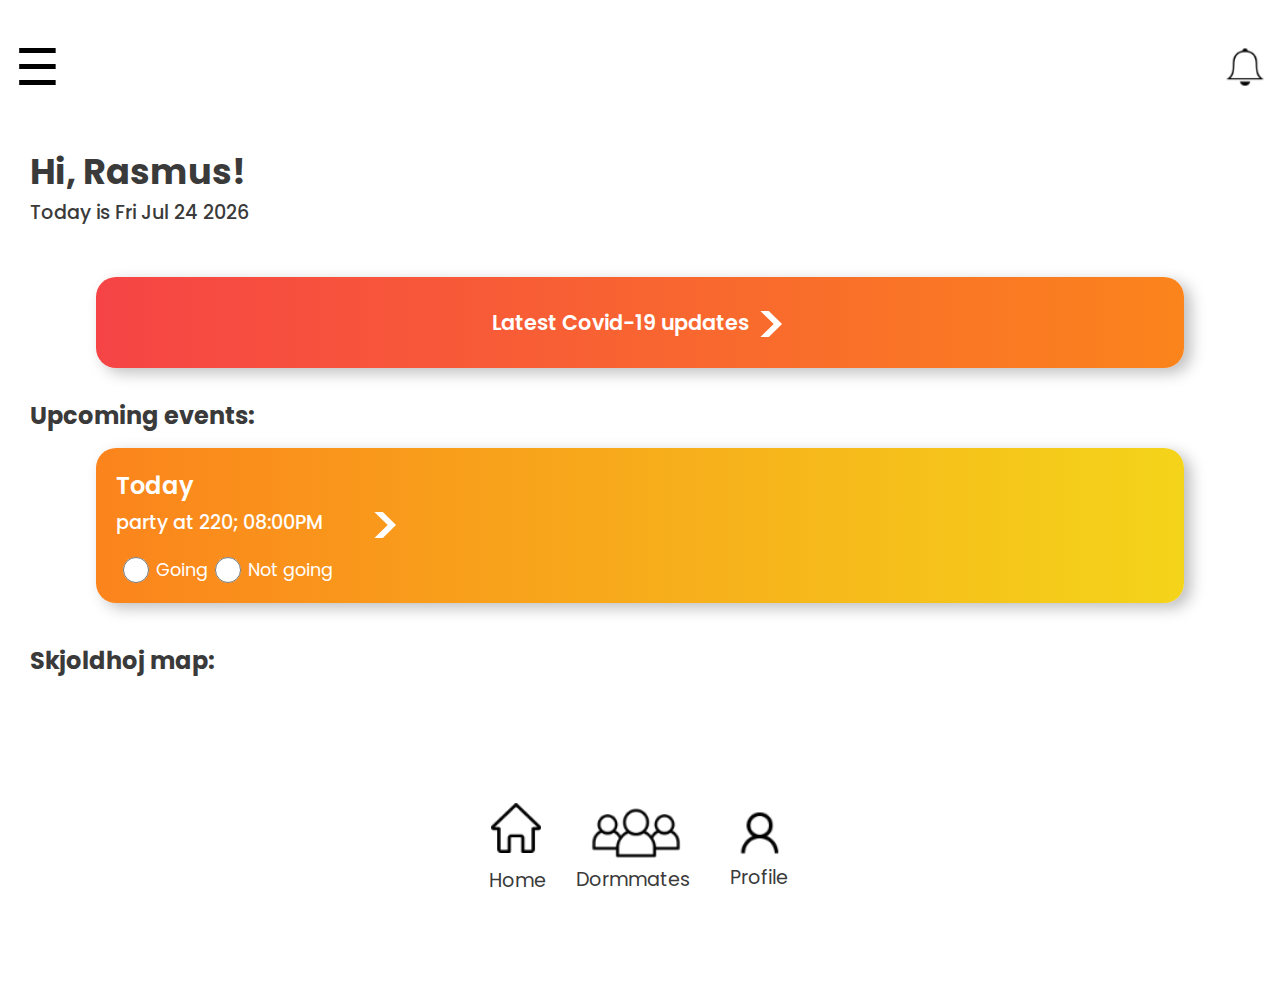
==== UX_UI_code/index.html @ 57b4cb21 "Fixed the bottom navigation to be fixed in place" ====
<!DOCTYPE html>
<html lang="en">

<head>
    <meta charset="UTF-8">
    <meta name="viewport" content="width=device-width, initial-scale=1.0">
    <meta http-equiv="X-UA-Compatible" content="ie=edge">
    <link rel="stylesheet" href="css/mystyle.css">
    <title>Skjoldhøjkollegiet | Home</title>
    <link rel="preconnect" href="https://fonts.gstatic.com">
    <link href="https://fonts.googleapis.com/css2?family=Poppins:wght@500&display=swap" rel="stylesheet">

    <script src='https://api.mapbox.com/mapbox-gl-js/v2.2.0/mapbox-gl.js'></script>
    <link href='https://api.mapbox.com/mapbox-gl-js/v2.2.0/mapbox-gl.css' rel='stylesheet' />

</head>

<Body>


    <header>
        <div id="mySidenav" class="sidenav">
            <a href="javascript:void(0)" class="closebtn" onclick="closeNav()">&times;</a>
            <a href="#" class="nav_item">Events</a>
            <a href="#" class="nav_item">Market and more</a>
            <a href="#" class="nav_item">FAQ</a>
            <a href="#" class="nav_item">Contact</a>

            <div class="flags">
                <a href="#"> <img class="flag_img" src="images/danish_flag_icon.png" alt="Danish flag"></a>
                <a href="#"> <img src="images/english_flag_icon.png" alt="English flag"></a>
            </div>

            <a href="#">
                <div class="logout_btn">Log out</div>
            </a>

        </div>




        <span class="menu_icon" style="font-size:50px;cursor:pointer" onclick="openNav()">&#9776; </span>

        <a href="#"><img src="images/bell_icon.png" class="bell_icon" alt="Bell"></a>
    </header>



    <main>
        <br>
        <div class="greeting">
            <h1>Hi, Rasmus!</h1>
            <h4 class="date" id="current_date">date</h4>
        </div>


        <div class="covid_news">
            <p class="covid_text">Latest Covid-19 updates</p>
            <p class="covid_arrow"> > </p>
        </div>



        <div class="events">
            <h2 class="next_event">Upcoming events:</h2>
            <div class="today_event">
                <div class="event_text">
                    <p class="today">Today</p>
                    <p class="time_place">party at 220; 08:00PM</p>
                    <form class="form">
                        <input type="radio" id="going" name="attendance" value="going" class="going_input">
                        <label for="going" class="going_option">Going</label><br>
                        <input type="radio" id="Not going" name="attendance" value="Not going" class="going_input">
                        <label for="Not going" class="going_option">Not going</label><br>
                    </form>
                </div>
                <p class="covid_arrow event_arrow"> > </p>
            </div>
        </div>


        <h2 class="map_header">Skjoldhoj map:</h2>


        <div id='map'  style='width: 100%; height: 200px; z-index: -99; margin-bottom: 400'></div>
        <script>
            mapboxgl.accessToken = 'pk.eyJ1IjoiYW15LWtyaSIsImEiOiJja201eXRiMWswajBnMnhrbjF0NjJrMjg5In0.gzeG_pFW93uuh_DvYJ2lIQ';
            var map = new mapboxgl.Map({
                container: 'map', // container ID
                style: 'mapbox://styles/amy-kri/cknn8knez0jwz17kutezjyxwl', // style URL
                center: [56.169, 10.116], // starting position [lng, lat]
                zoom: 16 // starting zoom
            });

        </script>




        

    </main>
<footer>
            <div class="footer_group">
                <a class="footer_button" href="index.html"> <img class="footer_img_one" src="images/home_icon.png" alt="home">
                    <p class="footer_text text_one">Home</p>
                </a>
                <a class="footer_button" href="dormmates.html"> <img class="footer_img_two" src="images/group_icon.png" alt="home">
                    <p class="footer_text text_two">Dormmates</p>
                </a>
                <a class="footer_button" href="#"> <img class="footer_img_three" src="images/user_icon.png" alt="home">
                    <p class="footer_text text_three">Profile</p>
                </a>
            </div>

        </footer>

    <script src="JavaScript/js.js"></script>
</Body>
---- UX_UI_code/css/mystyle.css ----
/* Basic CSS reset */
*,
:after,
:before {
    margin: 0;
    padding: 0;
    border: 0;
    box-sizing: border-box;
}

html {
    font-size: 100%;
    font-family: 'Poppins', sans-serif;
    background-color: white;
}

.page_body {
    max-width: 100%;
    padding: 5px;
    margin: 0 auto;
}

html {
    padding: 0;
    margin: 0;
}



/*--------HEADER--------*/
body {
    font-family: 'Poppins', sans-serif;
}

header {
    padding-top: 30px;
    position: fixed;
    background-color: white;
    width: 100%;
}

.sidenav {
    height: 100%;
    width: 0;
    position: fixed;
    z-index: 1;
    top: 0;
    left: 0;
    background-color: white;
    overflow-x: hidden;
    transition: 0.5s;
    padding-top: 170px;
}


.sidenav a {
    padding: 8px 8px 8px 50px;
    text-decoration: none;
    font-size: 40px;
    color: #3A3A3A;
    display: block;
    transition: 0.3s;
    font-weight: 900;
}

.nav_item {
    margin-bottom: 15px;
}

.sidenav .closebtn {
    position: absolute;
    top: 0;
    right: 25px;
    font-size: 70px;
    margin-left: 50px;
}


@media screen and (max-height: 450px) {
    .sidenav {
        padding-top: 15px;
    }

    .sidenav a {
        font-size: 18px;
    }
}

.menu_icon {
    margin-left: 15px;
}

.bell_icon {
    position: relative;
    float: right;
    width: 50px;
    height: auto;
    margin-top: 12px;
    margin-right: 10px;
}

.flags {
    display: flex;
    flex-direction: row;
    margin-top: 120px;
    justify-content: center;
}

.logout_btn {
    text-align: center;
    font-weight: 400;
    margin-top: 35px;
}


/*--------MAIN--------*/

main {
    margin-bottom: 120px;
}

.greeting {
    margin-left: 30px;
    margin-top: 120px;
    font-size: 1.1rem;
    color: #3A3A3A;
}

.date {
    font-weight: 500;
    font-size: 1.2rem;
}

.covid_news {
    color: white;
    background: linear-gradient(to right, #f64446 0%, #fb841c 100%);
    display: flex;
    flex-direction: row;
    max-width: 85%;
    margin: 0 auto;
    justify-content: center;
    padding: 30px 5px 0 5px;
    border-radius: 20px;
    margin-top: 50px;
    box-shadow: 7px 5px 15px #bfbfbf;
}

.covid_text {
    font-size: 1.3rem;
    font-weight: 600;
}

.covid_arrow {
    font-size: 3.6rem;
    font-weight: 500;
    margin-top: -25px;
    margin-left: 5px;
}

.events {
    margin-top: 30px;
}

.next_event {
    margin-left: 30px;
    color: #3A3A3A;
    font-size: 1.5rem;
    font-weight: 700;

}

.today_event {
    color: white;
    background: linear-gradient(to right, #fb841c 0%, #f4d41a 100%);
    border-radius: 20px;
    box-shadow: 7px 5px 15px #bfbfbf;
    max-width: 85%;
    margin: 0 auto;
    margin-top: 15px;
    padding: 20px 5px;
    display: flex;
    flex-direction: row;
}

.today {
    font-size: 1.5rem;
    font-weight: 600;
    margin-left: 15px;
    margin-bottom: 5px;
}

.time_place {
    font-size: 1.2rem;
    font-weight: 500;
    margin-left: 15px;
    margin-bottom: 20px;
}

.form {
    display: flex;
    flex-direction: row;
    margin-left: 15px;
}

.going_input {
    width: 40px;
}

.going_option {
    font-size: 1.1rem;
}

.event_arrow {
    margin-left: 35px;
    margin-top: 15px;
}


.map_header {
    margin-left: 30px;
    color: #3A3A3A;
    font-size: 1.5rem;
    font-weight: 700;
    margin-top: 40px;
}

/*--------FOOTER--------*/

footer {
    background-color: white;
    width: 100%;
    z-index: 98;
    display: inline-block;
    position: fixed;
    bottom: 0;
}

.footer_group {
    display: flex;
    flex-direction: row;
    background-color: white;
    
    justify-content: center;
    padding-bottom: 5px;
}

.footer_img_one {
    width: 50px;
    margin-right: 50px;
    margin-top: 15px;
}

.footer_img_two {
    width: 90px;
}

.footer_img_three {
    width: 60px;
    margin-left: 40px;
    margin-top: 15px;
}

.footer_button {
    text-decoration: none;
    color: #3a3a3a;
    
}


.footer_text {
    font-size: 1.2rem;
}
.text_one {
    margin-left: -2px;
    margin-top: 6px;
}
.text_two {
    margin-top: -20px;
    margin-left: -15px;
}
.text_three {
    margin-left: 40px;
    margin-top: -7px;
}
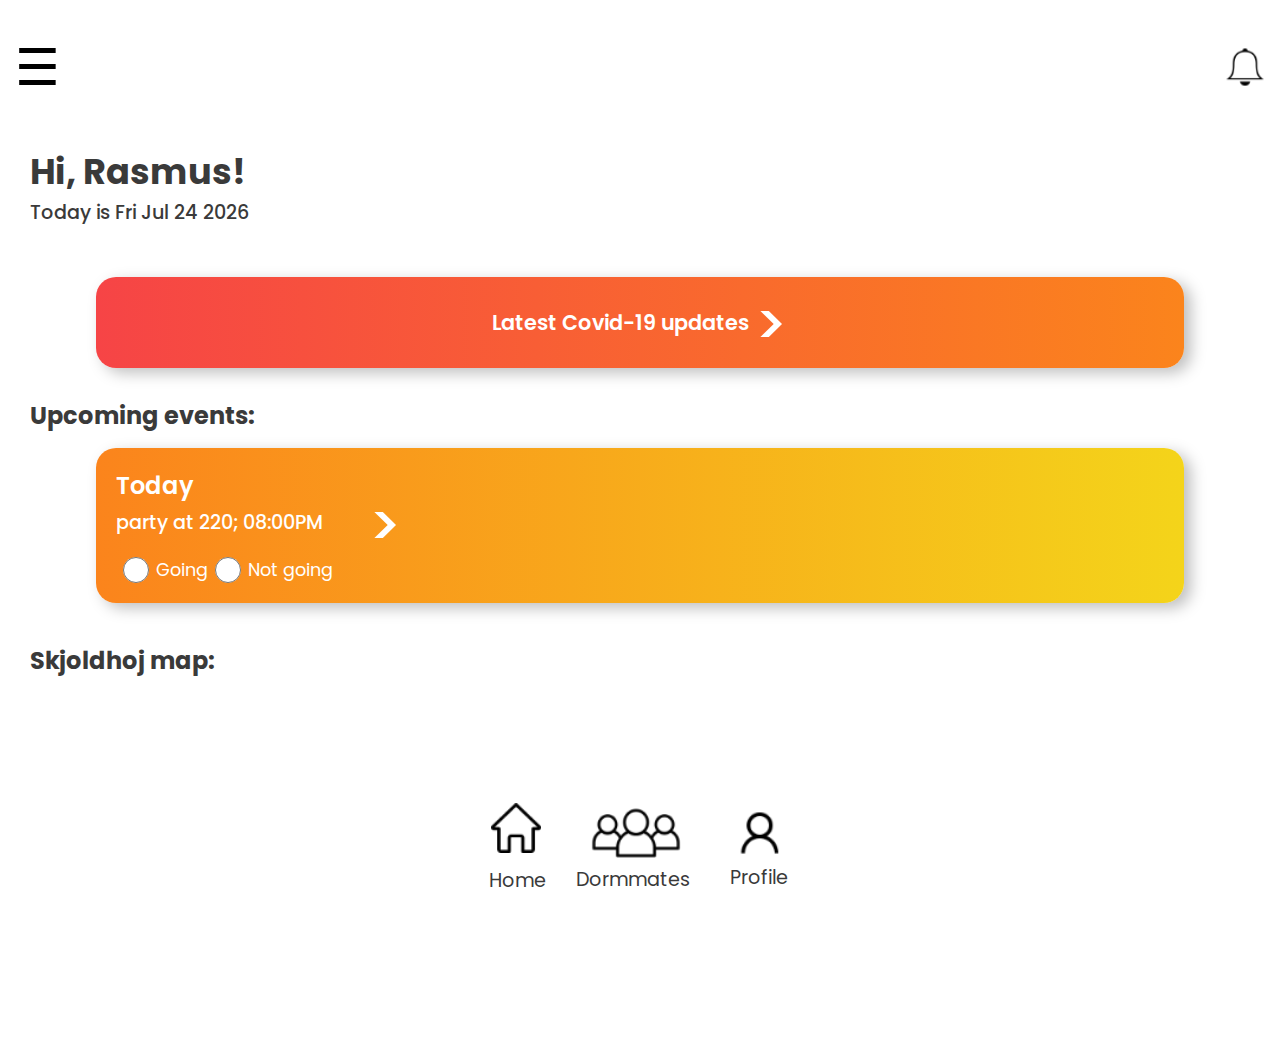
==== commit 7bd0416c: "Fixed problem with map on home page" ====
--- a/UX_UI_code/index.html
+++ b/UX_UI_code/index.html
@@ -22,7 +22,7 @@
         <div id="mySidenav" class="sidenav">
             <a href="javascript:void(0)" class="closebtn" onclick="closeNav()">&times;</a>
             <a href="#" class="nav_item">Events</a>
-            <a href="#" class="nav_item">Market and more</a>
+            <a href="#" class="nav_item">Buy and find</a>
             <a href="#" class="nav_item">FAQ</a>
             <a href="#" class="nav_item">Contact</a>
 
@@ -55,16 +55,16 @@
         </div>
 
 
-        <div class="covid_news">
+        <a href="#" class="covid_news">
             <p class="covid_text">Latest Covid-19 updates</p>
             <p class="covid_arrow"> > </p>
-        </div>
+        </a>
 
 
 
         <div class="events">
             <h2 class="next_event">Upcoming events:</h2>
-            <div class="today_event">
+            <a href="#" class="today_event">
                 <div class="event_text">
                     <p class="today">Today</p>
                     <p class="time_place">party at 220; 08:00PM</p>
@@ -76,45 +76,30 @@
                     </form>
                 </div>
                 <p class="covid_arrow event_arrow"> > </p>
-            </div>
+            </a>
         </div>
 
 
         <h2 class="map_header">Skjoldhoj map:</h2>
 
 
-        <div id='map'  style='width: 100%; height: 200px; z-index: -99; margin-bottom: 400'></div>
-        <script>
-            mapboxgl.accessToken = 'pk.eyJ1IjoiYW15LWtyaSIsImEiOiJja201eXRiMWswajBnMnhrbjF0NjJrMjg5In0.gzeG_pFW93uuh_DvYJ2lIQ';
-            var map = new mapboxgl.Map({
-                container: 'map', // container ID
-                style: 'mapbox://styles/amy-kri/cknn8knez0jwz17kutezjyxwl', // style URL
-                center: [56.169, 10.116], // starting position [lng, lat]
-                zoom: 16 // starting zoom
-            });
-
-        </script>
-
-
-
-
-        
+        <div id='map' class="map"></div>
 
     </main>
-<footer>
-            <div class="footer_group">
-                <a class="footer_button" href="index.html"> <img class="footer_img_one" src="images/home_icon.png" alt="home">
-                    <p class="footer_text text_one">Home</p>
-                </a>
-                <a class="footer_button" href="dormmates.html"> <img class="footer_img_two" src="images/group_icon.png" alt="home">
-                    <p class="footer_text text_two">Dormmates</p>
-                </a>
-                <a class="footer_button" href="#"> <img class="footer_img_three" src="images/user_icon.png" alt="home">
-                    <p class="footer_text text_three">Profile</p>
-                </a>
-            </div>
+    <footer>
+        <div class="footer_group">
+            <a class="footer_button" href="index.html"> <img class="footer_img_one" src="images/home_icon.png" alt="home">
+                <p class="footer_text text_one">Home</p>
+            </a>
+            <a class="footer_button" href="dormmates.html"> <img class="footer_img_two" src="images/group_icon.png" alt="home">
+                <p class="footer_text text_two">Dormmates</p>
+            </a>
+            <a class="footer_button" href="#"> <img class="footer_img_three" src="images/user_icon.png" alt="home">
+                <p class="footer_text text_three">Profile</p>
+            </a>
+        </div>
 
-        </footer>
+    </footer>
 
     <script src="JavaScript/js.js"></script>
 </Body>
--- a/UX_UI_code/css/mystyle.css
+++ b/UX_UI_code/css/mystyle.css
@@ -37,6 +37,7 @@
     position: fixed;
     background-color: white;
     width: 100%;
+    z-index: 99;
 }
 
 .sidenav {
@@ -49,7 +50,7 @@
     background-color: white;
     overflow-x: hidden;
     transition: 0.5s;
-    padding-top: 170px;
+    padding-top: 150px;
 }
 
 
@@ -143,6 +144,7 @@
     border-radius: 20px;
     margin-top: 50px;
     box-shadow: 7px 5px 15px #bfbfbf;
+    text-decoration: none;
 }
 
 .covid_text {
@@ -159,6 +161,7 @@
 
 .events {
     margin-top: 30px;
+
 }
 
 .next_event {
@@ -180,6 +183,7 @@
     padding: 20px 5px;
     display: flex;
     flex-direction: row;
+    text-decoration: none;
 }
 
 .today {
@@ -215,6 +219,7 @@
     margin-top: 15px;
 }
 
+/*--------MAP--------*/
 
 .map_header {
     margin-left: 30px;
@@ -222,6 +227,14 @@
     font-size: 1.5rem;
     font-weight: 700;
     margin-top: 40px;
+    margin-bottom: 10px;
+}
+
+.map {
+    width: 100%;
+    height: 250px;
+    z-index: -99;
+    margin-bottom: 400;
 }
 
 /*--------FOOTER--------*/
@@ -239,7 +252,7 @@
     display: flex;
     flex-direction: row;
     background-color: white;
-    
+
     justify-content: center;
     padding-bottom: 5px;
 }
@@ -263,21 +276,24 @@
 .footer_button {
     text-decoration: none;
     color: #3a3a3a;
-    
+
 }
 
 
 .footer_text {
     font-size: 1.2rem;
 }
+
 .text_one {
     margin-left: -2px;
     margin-top: 6px;
 }
+
 .text_two {
     margin-top: -20px;
     margin-left: -15px;
 }
+
 .text_three {
     margin-left: 40px;
     margin-top: -7px;
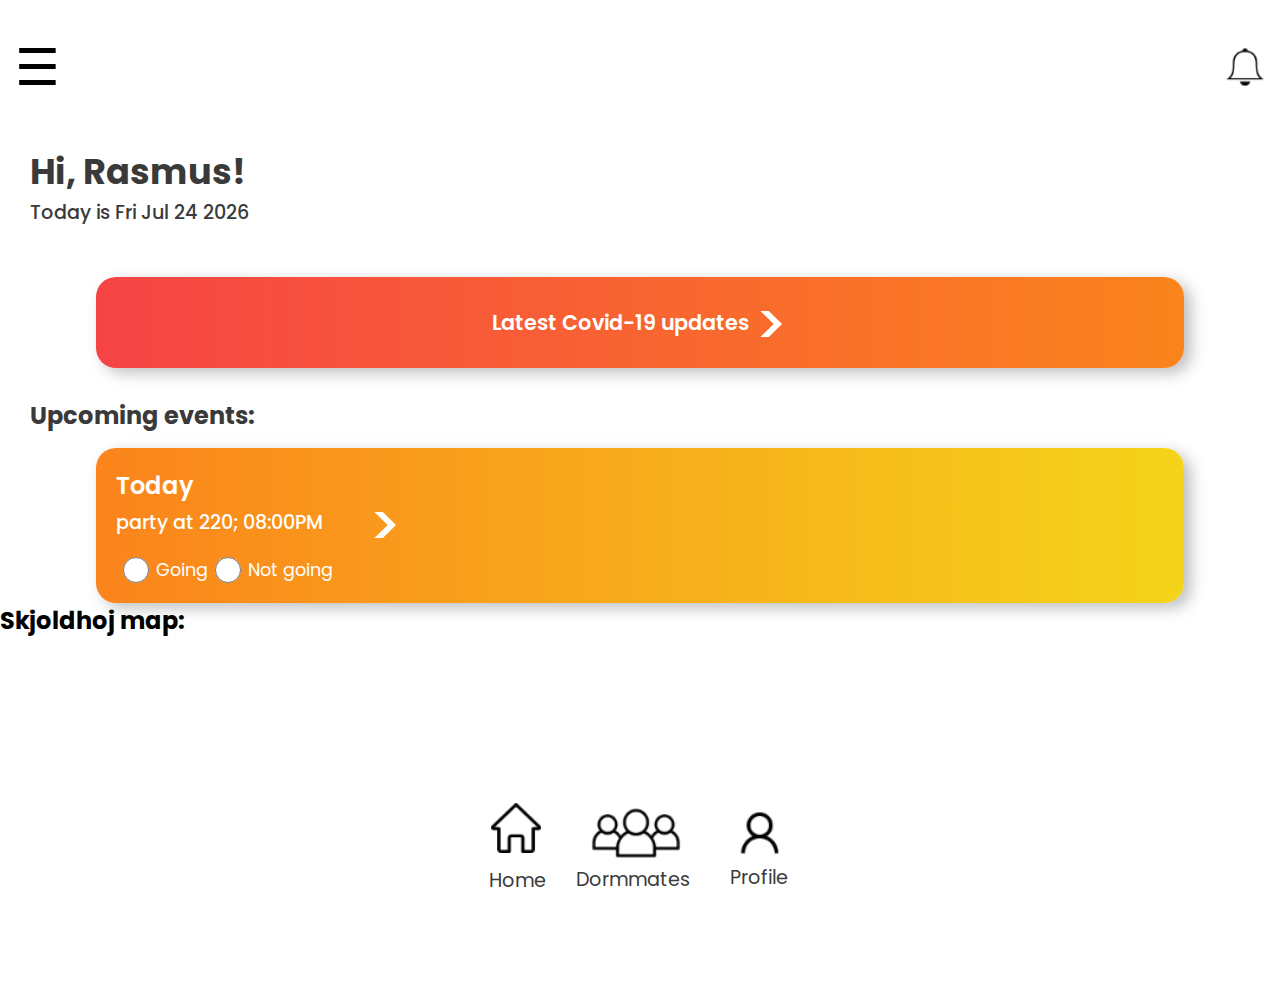
==== commit 64aa34a2: "Fixed map" ====
--- a/UX_UI_code/index.html
+++ b/UX_UI_code/index.html
@@ -10,19 +10,30 @@
     <link rel="preconnect" href="https://fonts.gstatic.com">
     <link href="https://fonts.googleapis.com/css2?family=Poppins:wght@500&display=swap" rel="stylesheet">
 
-    <script src='https://api.mapbox.com/mapbox-gl-js/v2.2.0/mapbox-gl.js'></script>
-    <link href='https://api.mapbox.com/mapbox-gl-js/v2.2.0/mapbox-gl.css' rel='stylesheet' />
+<script src='https://api.mapbox.com/mapbox.js/v3.3.1/mapbox.js'></script>
+<link href='https://api.mapbox.com/mapbox.js/v3.3.1/mapbox.css' rel='stylesheet' />
+
+<style>
+  body { margin:0; padding:0; }
+  #map {
+    position:  relative;
+    width:     100%;
+    height:    250px;
+    /*border-radius: 50%;*/
+  }
+</style>
+
 
 </head>
 
-<Body>
+<body>
 
 
     <header>
         <div id="mySidenav" class="sidenav">
             <a href="javascript:void(0)" class="closebtn" onclick="closeNav()">&times;</a>
             <a href="#" class="nav_item">Events</a>
-            <a href="#" class="nav_item">Buy and find</a>
+            <a href="#" class="nav_item">Find and buy</a>
             <a href="#" class="nav_item">FAQ</a>
             <a href="#" class="nav_item">Contact</a>
 
@@ -55,7 +66,7 @@
         </div>
 
 
-        <a href="#" class="covid_news">
+        <a href="infographic.html" class="covid_news">
             <p class="covid_text">Latest Covid-19 updates</p>
             <p class="covid_arrow"> > </p>
         </a>
@@ -71,8 +82,8 @@
                     <form class="form">
                         <input type="radio" id="going" name="attendance" value="going" class="going_input">
                         <label for="going" class="going_option">Going</label><br>
-                        <input type="radio" id="Not going" name="attendance" value="Not going" class="going_input">
-                        <label for="Not going" class="going_option">Not going</label><br>
+                        <input type="radio" id="Noting" name="attendance" value="NotGoing" class="going_input">
+                        <label for="NotGoing" class="going_option">Not going</label><br>
                     </form>
                 </div>
                 <p class="covid_arrow event_arrow"> > </p>
@@ -83,7 +94,8 @@
         <h2 class="map_header">Skjoldhoj map:</h2>
 
 
-        <div id='map' class="map"></div>
+        <div id='map'></div>
+
 
     </main>
     <footer>
@@ -91,10 +103,10 @@
             <a class="footer_button" href="index.html"> <img class="footer_img_one" src="images/home_icon.png" alt="home">
                 <p class="footer_text text_one">Home</p>
             </a>
-            <a class="footer_button" href="dormmates.html"> <img class="footer_img_two" src="images/group_icon.png" alt="home">
+            <a class="footer_button" href="dormmates.html"> <img class="footer_img_two" src="images/group_icon.png" alt="people">
                 <p class="footer_text text_two">Dormmates</p>
             </a>
-            <a class="footer_button" href="#"> <img class="footer_img_three" src="images/user_icon.png" alt="home">
+            <a class="footer_button" href="profile.html"> <img class="footer_img_three" src="images/user_icon.png" alt="person">
                 <p class="footer_text text_three">Profile</p>
             </a>
         </div>
@@ -102,4 +114,5 @@
     </footer>
 
     <script src="JavaScript/js.js"></script>
-</Body>
+</body>
+</html>
--- a/UX_UI_code/css/mystyle.css
+++ b/UX_UI_code/css/mystyle.css
@@ -219,24 +219,6 @@
     margin-top: 15px;
 }
 
-/*--------MAP--------*/
-
-.map_header {
-    margin-left: 30px;
-    color: #3A3A3A;
-    font-size: 1.5rem;
-    font-weight: 700;
-    margin-top: 40px;
-    margin-bottom: 10px;
-}
-
-.map {
-    width: 100%;
-    height: 250px;
-    z-index: -99;
-    margin-bottom: 400;
-}
-
 /*--------FOOTER--------*/
 
 footer {
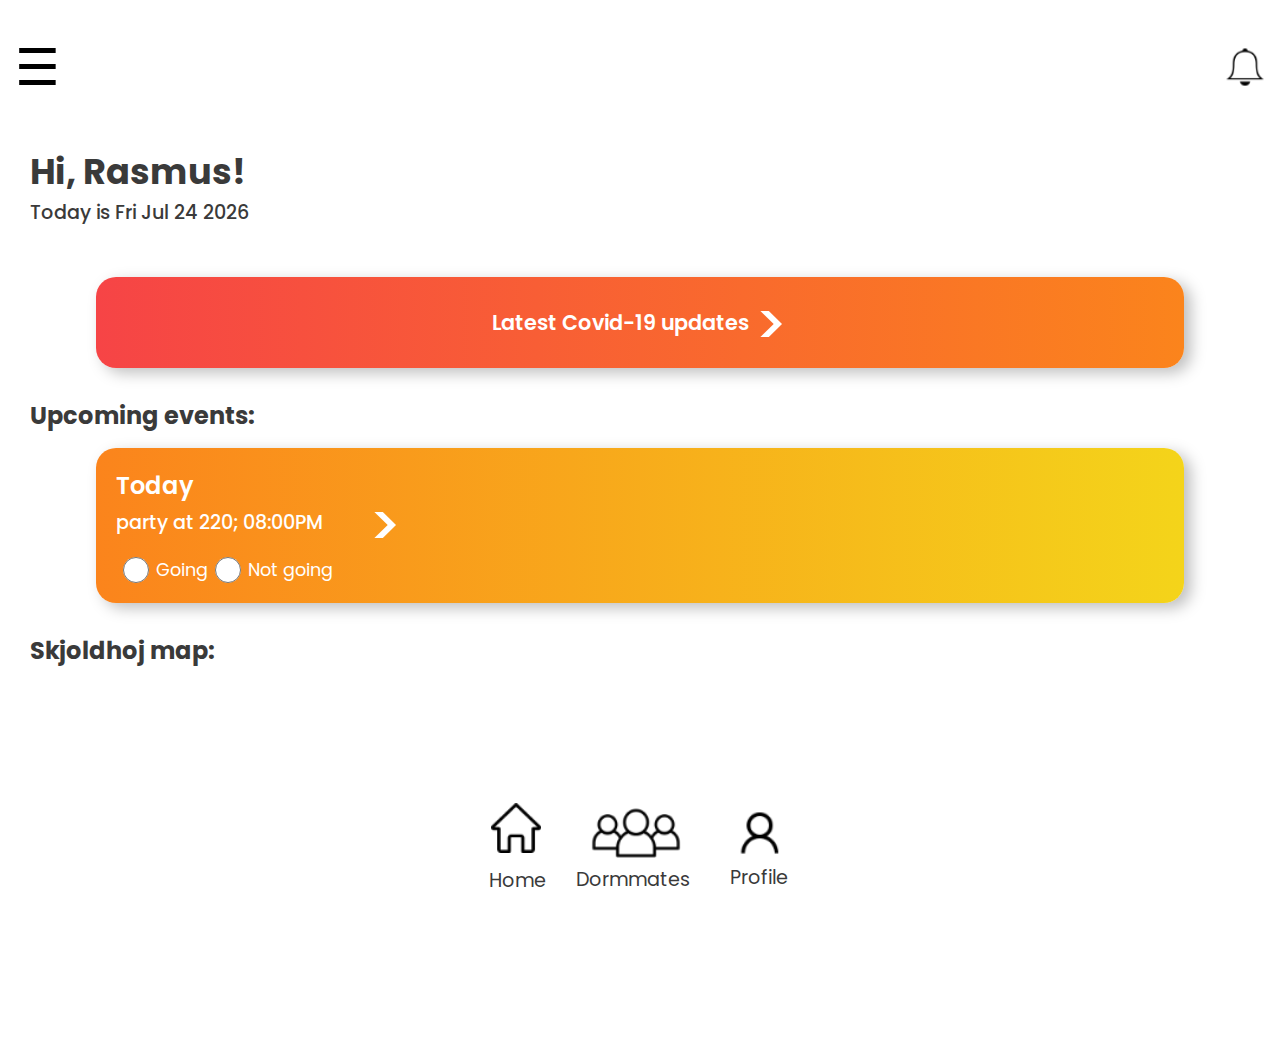
==== commit a6fd0adc: "minor fixes" ====
--- a/UX_UI_code/index.html
+++ b/UX_UI_code/index.html
@@ -19,6 +19,7 @@
     position:  relative;
     width:     100%;
     height:    250px;
+      z-index: 1;
     /*border-radius: 50%;*/
   }
 </style>
--- a/UX_UI_code/css/mystyle.css
+++ b/UX_UI_code/css/mystyle.css
@@ -219,6 +219,15 @@
     margin-top: 15px;
 }
 
+.map_header {
+    margin-left: 30px;
+    color: #3A3A3A;
+    font-size: 1.5rem;
+    font-weight: 700;
+    margin-top: 30px;
+    margin-bottom: 10px;
+}
+
 /*--------FOOTER--------*/
 
 footer {
